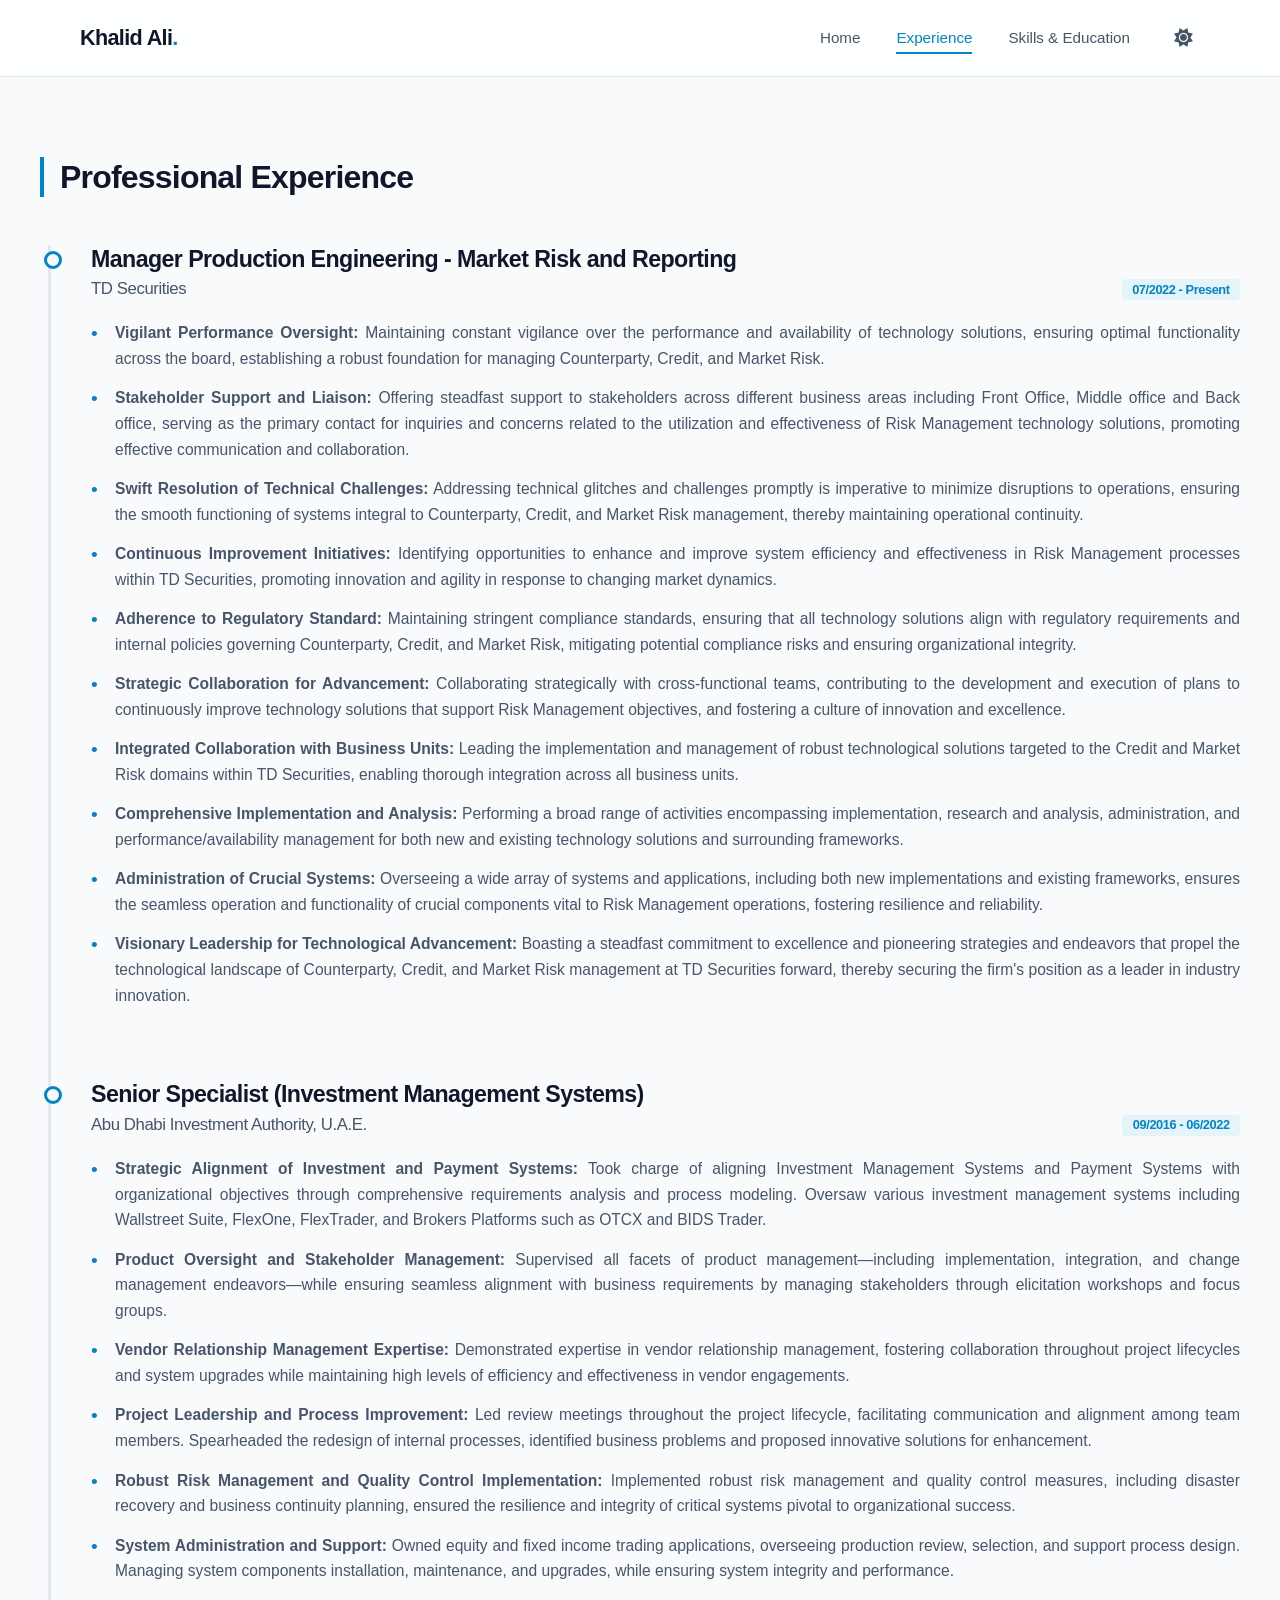
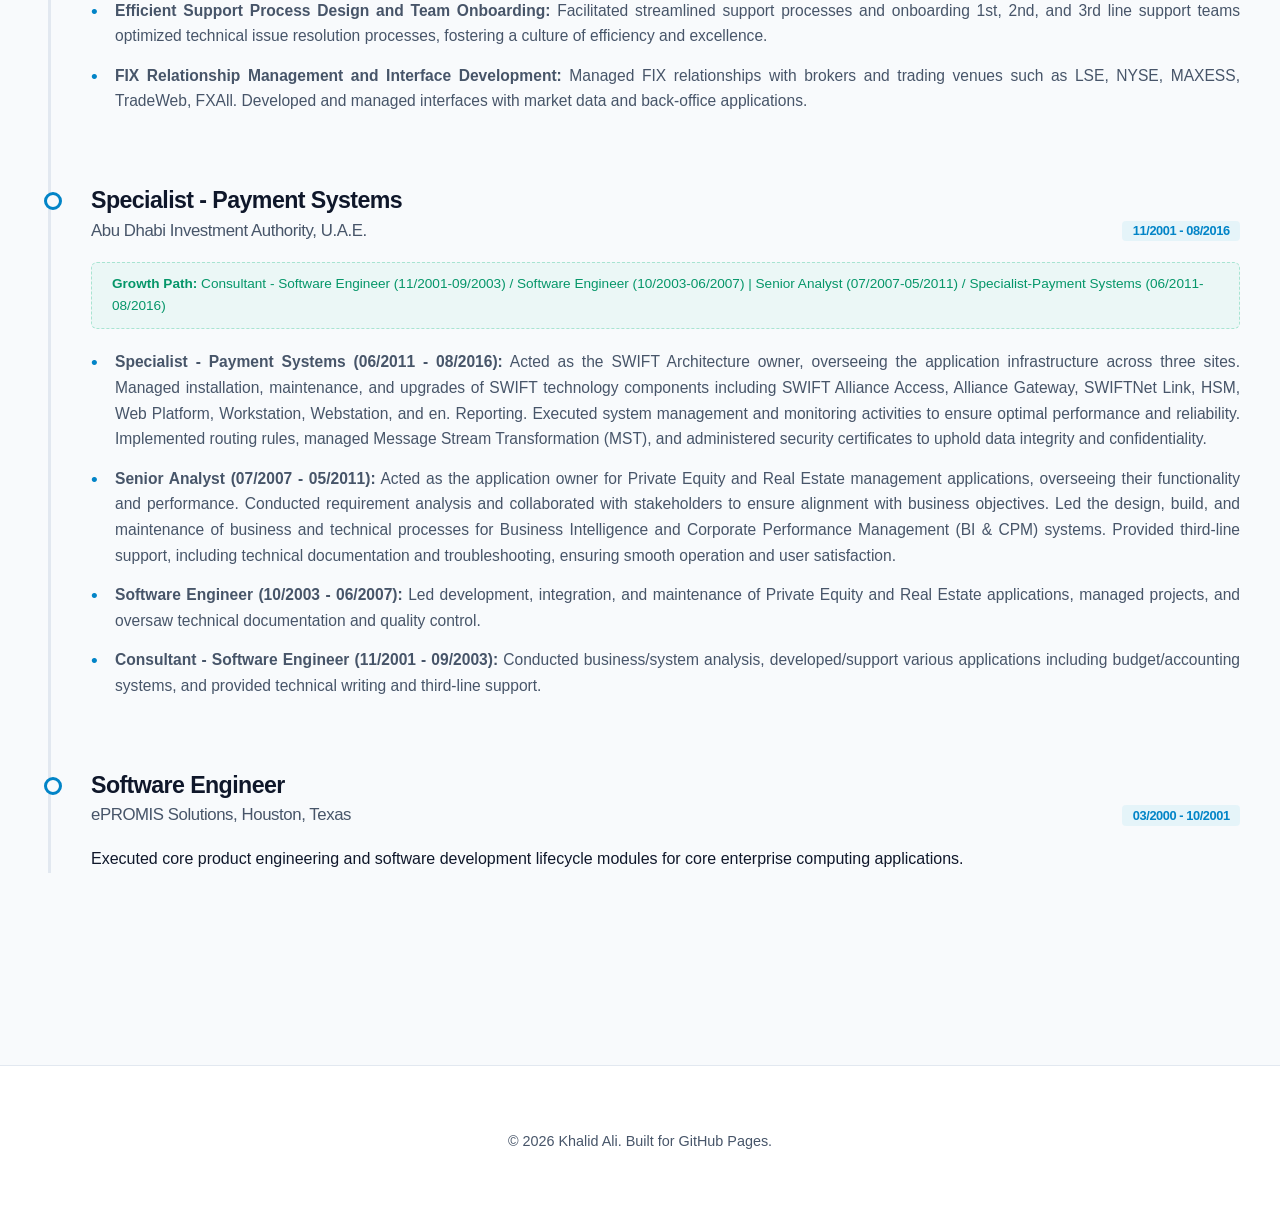
==== experience.html @ 66db3c26 "uploaded initial files for website" ====
<!DOCTYPE html>
<html lang="en">
<head>
    <meta charset="UTF-8">
    <meta name="viewport" content="width=device-width, initial-scale=1.0">
    <title>Experience | Khalid Ali</title>
    <link rel="stylesheet" href="style.css">
    <link rel="stylesheet" href="https://cdnjs.cloudflare.com/ajax/libs/font-awesome/6.4.0/css/all.min.css">
</head>
<body>

    <nav class="navbar">
        <div class="nav-container">
            <a href="index.html" class="logo">Khalid Ali<span class="accent">.</span></a>
            <ul class="nav-links">
                <li><a href="index.html">Home</a></li>
                <li><a href="experience.html" class="active">Experience</a></li>
                <li><a href="projects.html">Skills & Education</a></li>
                <li><button id="theme-toggle" class="theme-btn" aria-label="Toggle theme"><i class="fa-solid fa-moon"></i></button></li>
            </ul>
        </div>
    </nav>

    <main class="container page-content">
        <h2 class="section-title">Professional Experience</h2>

        <div class="timeline">
            
            <!-- TD Securities -->
            <div class="timeline-item">
                <div class="timeline-header">
                    <h3>Manager Production Engineering - Market Risk and Reporting</h3>
                    <h4>TD Securities <span class="date">07/2022 - Present</span></h4>
                </div>
                <div class="timeline-body">
                    <ul>
                        <li><strong>Vigilant Performance Oversight:</strong> Maintaining constant vigilance over the performance and availability of technology solutions, ensuring optimal functionality across the board, establishing a robust foundation for managing Counterparty, Credit, and Market Risk.</li>
                        <li><strong>Stakeholder Support and Liaison:</strong> Offering steadfast support to stakeholders across different business areas including Front Office, Middle office and Back office, serving as the primary contact for inquiries and concerns related to the utilization and effectiveness of Risk Management technology solutions, promoting effective communication and collaboration.</li>
                        <li><strong>Swift Resolution of Technical Challenges:</strong> Addressing technical glitches and challenges promptly is imperative to minimize disruptions to operations, ensuring the smooth functioning of systems integral to Counterparty, Credit, and Market Risk management, thereby maintaining operational continuity.</li>
                        <li><strong>Continuous Improvement Initiatives:</strong> Identifying opportunities to enhance and improve system efficiency and effectiveness in Risk Management processes within TD Securities, promoting innovation and agility in response to changing market dynamics.</li>
                        <li><strong>Adherence to Regulatory Standard:</strong> Maintaining stringent compliance standards, ensuring that all technology solutions align with regulatory requirements and internal policies governing Counterparty, Credit, and Market Risk, mitigating potential compliance risks and ensuring organizational integrity.</li>
                        <li><strong>Strategic Collaboration for Advancement:</strong> Collaborating strategically with cross-functional teams, contributing to the development and execution of plans to continuously improve technology solutions that support Risk Management objectives, and fostering a culture of innovation and excellence.</li>
                        <li><strong>Integrated Collaboration with Business Units:</strong> Leading the implementation and management of robust technological solutions targeted to the Credit and Market Risk domains within TD Securities, enabling thorough integration across all business units.</li>
                        <li><strong>Comprehensive Implementation and Analysis:</strong> Performing a broad range of activities encompassing implementation, research and analysis, administration, and performance/availability management for both new and existing technology solutions and surrounding frameworks.</li>
                        <li><strong>Administration of Crucial Systems:</strong> Overseeing a wide array of systems and applications, including both new implementations and existing frameworks, ensures the seamless operation and functionality of crucial components vital to Risk Management operations, fostering resilience and reliability.</li>
                        <li><strong>Visionary Leadership for Technological Advancement:</strong> Boasting a steadfast commitment to excellence and pioneering strategies and endeavors that propel the technological landscape of Counterparty, Credit, and Market Risk management at TD Securities forward, thereby securing the firm's position as a leader in industry innovation.</li>
                    </ul>
                </div>
            </div>

            <!-- ADIA Role 1 -->
            <div class="timeline-item">
                <div class="timeline-header">
                    <h3>Senior Specialist (Investment Management Systems)</h3>
                    <h4>Abu Dhabi Investment Authority, U.A.E. <span class="date">09/2016 - 06/2022</span></h4>
                </div>
                <div class="timeline-body">
                    <ul>
                        <li><strong>Strategic Alignment of Investment and Payment Systems:</strong> Took charge of aligning Investment Management Systems and Payment Systems with organizational objectives through comprehensive requirements analysis and process modeling. Oversaw various investment management systems including Wallstreet Suite, FlexOne, FlexTrader, and Brokers Platforms such as OTCX and BIDS Trader.</li>
                        <li><strong>Product Oversight and Stakeholder Management:</strong> Supervised all facets of product management—including implementation, integration, and change management endeavors—while ensuring seamless alignment with business requirements by managing stakeholders through elicitation workshops and focus groups.</li>
                        <li><strong>Vendor Relationship Management Expertise:</strong> Demonstrated expertise in vendor relationship management, fostering collaboration throughout project lifecycles and system upgrades while maintaining high levels of efficiency and effectiveness in vendor engagements.</li>
                        <li><strong>Project Leadership and Process Improvement:</strong> Led review meetings throughout the project lifecycle, facilitating communication and alignment among team members. Spearheaded the redesign of internal processes, identified business problems and proposed innovative solutions for enhancement.</li>
                        <li><strong>Robust Risk Management and Quality Control Implementation:</strong> Implemented robust risk management and quality control measures, including disaster recovery and business continuity planning, ensured the resilience and integrity of critical systems pivotal to organizational success.</li>
                        <li><strong>System Administration and Support:</strong> Owned equity and fixed income trading applications, overseeing production review, selection, and support process design. Managing system components installation, maintenance, and upgrades, while ensuring system integrity and performance.</li>
                        <li><strong>Efficient Support Process Design and Team Onboarding:</strong> Facilitated streamlined support processes and onboarding 1st, 2nd, and 3rd line support teams optimized technical issue resolution processes, fostering a culture of efficiency and excellence.</li>
                        <li><strong>FIX Relationship Management and Interface Development:</strong> Managed FIX relationships with brokers and trading venues such as LSE, NYSE, MAXESS, TradeWeb, FXAll. Developed and managed interfaces with market data and back-office applications.</li>
                    </ul>
                </div>
            </div>

            <!-- ADIA Role 2 -->
            <div class="timeline-item">
                <div class="timeline-header">
                    <h3>Specialist - Payment Systems</h3>
                    <h4>Abu Dhabi Investment Authority, U.A.E. <span class="date">11/2001 - 08/2016</span></h4>
                </div>
                <div class="timeline-body">
                    <p class="growth-note"><strong>Growth Path:</strong> Consultant - Software Engineer (11/2001-09/2003) / Software Engineer (10/2003-06/2007) | Senior Analyst (07/2007-05/2011) / Specialist-Payment Systems (06/2011-08/2016)</p>
                    <ul>
                        <li><strong>Specialist - Payment Systems (06/2011 - 08/2016):</strong> Acted as the SWIFT Architecture owner, overseeing the application infrastructure across three sites. Managed installation, maintenance, and upgrades of SWIFT technology components including SWIFT Alliance Access, Alliance Gateway, SWIFTNet Link, HSM, Web Platform, Workstation, Webstation, and en. Reporting. Executed system management and monitoring activities to ensure optimal performance and reliability. Implemented routing rules, managed Message Stream Transformation (MST), and administered security certificates to uphold data integrity and confidentiality.</li>
                        <li><strong>Senior Analyst (07/2007 - 05/2011):</strong> Acted as the application owner for Private Equity and Real Estate management applications, overseeing their functionality and performance. Conducted requirement analysis and collaborated with stakeholders to ensure alignment with business objectives. Led the design, build, and maintenance of business and technical processes for Business Intelligence and Corporate Performance Management (BI & CPM) systems. Provided third-line support, including technical documentation and troubleshooting, ensuring smooth operation and user satisfaction.</li>
                        <li><strong>Software Engineer (10/2003 - 06/2007):</strong> Led development, integration, and maintenance of Private Equity and Real Estate applications, managed projects, and oversaw technical documentation and quality control.</li>
                        <li><strong>Consultant - Software Engineer (11/2001 - 09/2003):</strong> Conducted business/system analysis, developed/support various applications including budget/accounting systems, and provided technical writing and third-line support.</li>
                    </ul>
                </div>
            </div>

            <!-- ePROMIS -->
            <div class="timeline-item">
                <div class="timeline-header">
                    <h3>Software Engineer</h3>
                    <h4>ePROMIS Solutions, Houston, Texas <span class="date">03/2000 - 10/2001</span></h4>
                </div>
                <div class="timeline-body">
                    <p style="color: var(--text-muted);">Executed core product engineering and software development lifecycle modules for core enterprise computing applications.</p>
                </div>
            </div>

        </div>
    </main>

    <footer>
        <p>&copy; 2026 Khalid Ali. Built for GitHub Pages.</p>
    </footer>

    <script src="script.js"></script>
</body>
</html>
---- style.css ----
/* ==========================================================================
   1. DESIGN SYSTEM VARIABLES & THEME TOKENS
   ========================================================================== */
:root {
    /* --- Dark Theme (Default Executive) --- */
    --bg-base: #0b1329;           /* Deep institutional navy */
    --bg-surface: #1c2541;        /* Crisp surface cards */
    --bg-surface-hover: #222e50;  /* Subtle interactive elevation */
    
    --brand-primary: #00b4d8;     /* Modern high-tech cyan */
    --brand-secondary: #0077b6;   /* Deep finance blue accent */
    --brand-success: #10b981;     /* Compliant risk green */
    
    --text-primary: #f1f5f9;      /* High contrast slate white */
    --text-secondary: #94a3b8;    /* Muted dashboard grey */
    --text-contrast: #ffffff;
    
    --border-color: #334155;      /* Clean analytical grid borders */
    --shadow-sm: 0 2px 8px rgba(0, 0, 0, 0.4);
    --shadow-md: 0 8px 30px rgba(0, 0, 0, 0.5);
    
    --font-sans: 'Inter', -apple-system, BlinkMacSystemFont, "Segoe UI", Roboto, Helvetica, Arial, sans-serif;
    --transition-smooth: all 0.3s cubic-bezier(0.4, 0, 0.2, 1);
}

/* --- Light Theme Overrides --- */
body.light-mode {
    --bg-base: #f8fafc;           /* Clean banking back-office background */
    --bg-surface: #ffffff;        /* Crisp white sheets */
    --bg-surface-hover: #f1f5f9;
    
    --brand-primary: #0284c7;     /* High-visibility ocean blue */
    --brand-secondary: #0369a1;
    --brand-success: #059669;
    
    --text-primary: #0f172a;      /* Deep obsidian reading ink */
    --text-secondary: #475569;    /* Muted professional grey */
    --text-contrast: #0f172a;
    
    --border-color: #e2e8f0;      /* Minimalist documentation dividers */
    --shadow-sm: 0 2px 8px rgba(15, 23, 42, 0.05);
    --shadow-md: 0 10px 40px rgba(15, 23, 42, 0.08);
}

/* ==========================================================================
   2. CORE ARCHITECTURE & RESET
   ========================================================================== */
* {
    margin: 0;
    padding: 0;
    box-sizing: border-box;
}

html {
    scroll-behavior: smooth;
    font-size: 16px;
}

body {
    background-color: var(--bg-base);
    color: var(--text-primary);
    font-family: var(--font-sans);
    line-height: 1.65;
    -webkit-font-smoothing: antialiased;
    transition: background-color 0.4s ease, color 0.4s ease;
    padding-bottom: 0;
}

.container {
    max-width: 1200px;
    margin: 0 auto;
    padding: 0 2.5rem;
}

/* Typography Enhancements */
h1, h2, h3, h4 {
    font-weight: 700;
    letter-spacing: -0.025em;
    line-height: 1.25;
    color: var(--text-contrast);
}

a {
    color: var(--brand-primary);
    text-decoration: none;
    transition: var(--transition-smooth);
}

a:hover {
    color: var(--brand-secondary);
}

/* ==========================================================================
   3. NAVIGATION FRAMEWORK
   ========================================================================== */
.navbar {
    background-color: rgba(28, 37, 65, 0.85);
    backdrop-filter: blur(12px);
    -webkit-backdrop-filter: blur(12px);
    border-bottom: 1px solid var(--border-color);
    position: sticky;
    top: 0;
    z-index: 1000;
    transition: var(--transition-smooth);
}

body.light-mode .navbar {
    background-color: rgba(255, 255, 255, 0.85);
}

.nav-container {
    display: flex;
    justify-content: space-between;
    align-items: center;
    max-width: 1200px;
    margin: 0 auto;
    padding: 1.25rem 2.5rem;
}

.logo {
    font-size: 1.35rem;
    font-weight: 800;
    color: var(--text-primary);
    letter-spacing: -0.03em;
}

.logo .accent {
    color: var(--brand-primary);
}

.nav-links {
    list-style: none;
    display: flex;
    align-items: center;
    gap: 2.25rem;
}

.nav-links a {
    color: var(--text-secondary);
    font-weight: 500;
    font-size: 0.95rem;
    padding: 0.5rem 0;
    position: relative;
}

.nav-links a:hover, 
.nav-links a.active {
    color: var(--brand-primary);
}

/* Premium underline indicator animation */
.nav-links a::after {
    content: '';
    position: absolute;
    bottom: 0;
    left: 0;
    width: 0;
    height: 2px;
    background-color: var(--brand-primary);
    transition: var(--transition-smooth);
}

.nav-links a:hover::after,
.nav-links a.active::after {
    width: 100%;
}

/* Universal Button Bases */
.theme-btn, .download-btn {
    cursor: pointer;
    display: inline-flex;
    align-items: center;
    justify-content: center;
    transition: var(--transition-smooth);
}

.theme-btn {
    background: none;
    border: none;
    color: var(--text-secondary);
    font-size: 1.15rem;
    padding: 0.5rem;
    border-radius: 50%;
}

.theme-btn:hover {
    color: var(--brand-primary);
    background-color: var(--border-color);
    transform: rotate(15deg);
}

.download-btn {
    background-image: linear-gradient(135deg, var(--brand-primary), var(--brand-secondary));
    color: #ffffff !important;
    border: none;
    padding: 0.6rem 1.25rem;
    border-radius: 6px;
    font-weight: 600;
    font-size: 0.875rem;
    gap: 0.5rem;
    box-shadow: var(--shadow-sm);
}

.download-btn:hover {
    transform: translateY(-2px);
    box-shadow: 0 4px 12px rgba(0, 180, 216, 0.3);
    filter: brightness(1.1);
}

/* ==========================================================================
   4. HERO SECTIONS & LAYOUT MODULES
   ========================================================================== */
.hero {
    padding: 7rem 0 5rem 0;
    border-bottom: 1px solid var(--border-color);
}

.hero-subtitle {
    color: var(--brand-primary);
    text-transform: uppercase;
    font-weight: 700;
    letter-spacing: 0.1em;
    font-size: 0.85rem;
    margin-bottom: 0.75rem;
}

.hero h1 {
    font-size: 3.25rem;
    font-weight: 800;
    letter-spacing: -0.04em;
    line-height: 1.15;
    margin-bottom: 1.75rem;
    max-width: 900px;
}

.badges {
    display: flex;
    gap: 0.65rem;
    flex-wrap: wrap;
    margin-bottom: 2rem;
}

.badge {
    background-color: rgba(0, 180, 216, 0.08);
    color: var(--brand-primary);
    border: 1px solid rgba(0, 180, 216, 0.2);
    padding: 0.35rem 0.85rem;
    border-radius: 4px;
    font-size: 0.775rem;
    font-weight: 700;
    letter-spacing: 0.05em;
}

.hero-bio {
    font-size: 1.15rem;
    color: var(--text-secondary);
    max-width: 820px;
    margin-bottom: 2.5rem;
}

.contact-info {
    display: flex;
    gap: 2rem;
    flex-wrap: wrap;
    font-size: 0.9rem;
    color: var(--text-secondary);
    background-color: var(--bg-surface);
    padding: 1.25rem 2rem;
    border-radius: 8px;
    border: 1px solid var(--border-color);
    box-shadow: var(--shadow-sm);
}

.contact-info span {
    display: inline-flex;
    align-items: center;
    gap: 0.5rem;
}

.contact-info i {
    color: var(--brand-primary);
}

/* ==========================================================================
   5. CARDS, GRID LAYOUTS, AND LISTS
   ========================================================================== */
.page-content {
    padding: 5rem 0;
}

.section-title {
    font-size: 2rem;
    font-weight: 800;
    margin-bottom: 3rem;
    display: inline-block;
    border-left: 4px solid var(--brand-primary);
    padding-left: 1rem;
}

.grid-2 {
    display: grid;
    grid-template-columns: repeat(auto-fit, minmax(480px, 1fr));
    gap: 2.5rem;
}

.grid-3 {
    display: grid;
    grid-template-columns: repeat(auto-fit, minmax(320px, 1fr));
    gap: 2rem;
}

.card {
    background-color: var(--bg-surface);
    border: 1px solid var(--border-color);
    padding: 2.5rem;
    border-radius: 10px;
    box-shadow: var(--shadow-sm);
    transition: var(--transition-smooth);
}

.card:hover {
    transform: translateY(-4px);
    border-color: rgba(0, 180, 216, 0.4);
    box-shadow: var(--shadow-md);
    background-color: var(--bg-surface-hover);
}

.card-icon {
    font-size: 2.25rem;
    color: var(--brand-primary);
    margin-bottom: 1.25rem;
}

.card h3 {
    font-size: 1.35rem;
    margin-bottom: 1rem;
}

.card p {
    color: var(--text-secondary);
    font-size: 0.975rem;
}

/* Specialized Info Framework Blocks */
.skills-category {
    background-color: var(--bg-surface);
    border: 1px solid var(--border-color);
    padding: 2.5rem;
    border-radius: 10px;
    box-shadow: var(--shadow-sm);
}

.skills-category h3 {
    font-size: 1.25rem;
    border-bottom: 2px solid var(--border-color);
    padding-bottom: 1rem;
    margin-bottom: 1.5rem;
    display: flex;
    align-items: center;
    gap: 0.75rem;
}

.skills-category h3 i {
    color: var(--brand-primary);
}

.styled-list {
    list-style: none;
}

.styled-list li {
    margin-bottom: 1rem;
    color: var(--text-secondary);
    font-size: 0.95rem;
}

.styled-list li strong {
    color: var(--text-contrast);
}

/* ==========================================================================
   6. EXPERT CHRONOLOGICAL TIMELINE
   ========================================================================== */
.timeline {
    border-left: 3px solid var(--border-color);
    padding-left: 2.5rem;
    position: relative;
    margin-left: 0.5rem;
}

.timeline-item {
    margin-bottom: 4.5rem;
    position: relative;
}

.timeline-item:last-child {
    margin-bottom: 1rem;
}

/* Custom indicator structural node */
.timeline-item::before {
    content: '';
    position: absolute;
    left: calc(-2.5rem - 7px);
    top: 6px;
    width: 12px;
    height: 12px;
    border-radius: 50%;
    background-color: var(--bg-base);
    border: 3px solid var(--brand-primary);
    transition: var(--transition-smooth);
    z-index: 2;
}

.timeline-item:hover::before {
    background-color: var(--brand-primary);
    transform: scale(1.3);
}

.timeline-header {
    margin-bottom: 1.25rem;
}

.timeline-header h3 {
    font-size: 1.45rem;
    margin-bottom: 0.35rem;
}

.timeline-header h4 {
    color: var(--text-secondary);
    font-weight: 500;
    font-size: 1.05rem;
}

.date {
    display: inline-block;
    background-color: rgba(0, 180, 216, 0.08);
    color: var(--brand-primary);
    padding: 0.15rem 0.65rem;
    border-radius: 4px;
    font-size: 0.8rem;
    font-weight: 700;
    margin-top: 0.25rem;
}

/* For wider displays, let date align beautifully right */
@media (min-width: 769px) {
    .date {
        float: right;
        margin-top: 0;
    }
}

.growth-note {
    background-color: rgba(16, 185, 129, 0.05);
    border: 1px dashed rgba(16, 185, 129, 0.3);
    color: var(--brand-success);
    padding: 0.65rem 1.25rem;
    display: inline-block;
    border-radius: 6px;
    font-size: 0.85rem;
    font-weight: 500;
    margin-bottom: 1.25rem;
    width: 100%;
}

.timeline-body ul {
    list-style: none;
}

.timeline-body li {
    margin-bottom: 0.85rem;
    color: var(--text-secondary);
    font-size: 0.975rem;
    position: relative;
    padding-left: 1.5rem;
    text-align: justify;
}

.timeline-body li::before {
    content: "•";
    color: var(--brand-primary);
    position: absolute;
    left: 0;
    font-size: 1.2rem;
    top: -2px;
}

/* ==========================================================================
   7. CREDENTIALS & ACADEMIC STRUCTURAL BLOCKS
   ========================================================================== */
.credential-list {
    list-style: none;
}

.credential-list li {
    background-color: var(--bg-surface);
    border: 1px solid var(--border-color);
    padding: 1rem 1.5rem;
    border-radius: 8px;
    margin-bottom: 1rem;
    display: flex;
    align-items: center;
    gap: 1rem;
    font-size: 0.95rem;
    font-weight: 500;
}

.credential-list i {
    color: var(--brand-primary);
    font-size: 1.25rem;
}

.edu-card {
    background-color: var(--bg-surface);
    border: 1px solid var(--border-color);
    padding: 1.75rem 2rem;
    border-radius: 8px;
    margin-bottom: 1.25rem;
}

.edu-card h4 {
    font-size: 1.15rem;
    margin-bottom: 0.25rem;
}

.edu-institution {
    color: var(--text-secondary);
    font-size: 0.95rem;
}

.divider {
    border: none;
    border-top: 1px solid var(--border-color);
    margin: 5rem 0;
}

/* ==========================================================================
   8. FOOTER & GLOBAL PRINT BLUEPRINT CONTROL
   ========================================================================== */
footer {
    text-align: center;
    padding: 4rem 0;
    color: var(--text-secondary);
    font-size: 0.9rem;
    border-top: 1px solid var(--border-color);
    margin-top: 6rem;
    background-color: var(--bg-surface);
}

/* ==========================================================================
   9. MEDIA QUERIES & BREAKPOINTS
   ========================================================================== */
@media (max-width: 992px) {
    .grid-2 {
        grid-template-columns: 1fr;
        gap: 2rem;
    }
}

@media (max-width: 768px) {
    html {
        font-size: 15px;
    }
    
    .nav-container {
        flex-direction: column;
        gap: 1.25rem;
        padding: 1rem;
    }
    
    .nav-links {
        gap: 1.25rem;
        flex-wrap: wrap;
        justify-content: center;
    }
    
    .hero {
        padding: 4rem 0 3rem 0;
    }
    
    .hero h1 {
        font-size: 2.25rem;
    }
    
    .timeline {
        padding-left: 1.75rem;
    }
    
    .timeline-item::before {
        left: calc(-1.75rem - 7px);
    }
}

/* ==========================================================================
   HIGH-PRECISION PDF CANVAS ARCHITECTURE (ULTRA-TIGHT REBOOT)
   ========================================================================== */

/* Outer hidden canvas wrapper */
#cv-pdf-template {
    display: none;
    margin: 0 !important;
    padding: 0 !important;
    background: #ffffff !important;
    width: 816px !important;
}

/* Strict page configuration restricting content overflow */
#cv-pdf-template .pdf-page {
    width: 816px !important;
    height: 1056px !important;
    max-height: 1056px !important;
    box-sizing: border-box !important;
    padding: 25px 35px !important; /* Reduced padding to maximize workspace */
    margin: 0 !important;
    overflow: hidden !important; 
    position: relative !important;
    background-color: #ffffff !important;
    color: #0f172a !important;
}

/* Tightening tables to remove ghost element margins */
#cv-pdf-template table {
    width: 100% !important;
    border-collapse: collapse !important;
    margin: 0 !important;
    padding: 0 !important;
}

/* PDF Typography Optimization to guarantee 2-page fit */
#cv-pdf-template h1 { font-size: 2.1rem !important; }
#cv-pdf-template p, 
#cv-pdf-template td { font-size: 0.8rem !important; line-height: 1.35 !important; }
#cv-pdf-template ul { margin-top: 2px !important; margin-bottom: 2px !important; }
#cv-pdf-template li { font-size: 0.78rem !important; line-height: 1.35 !important; margin-bottom: 4px !important; }
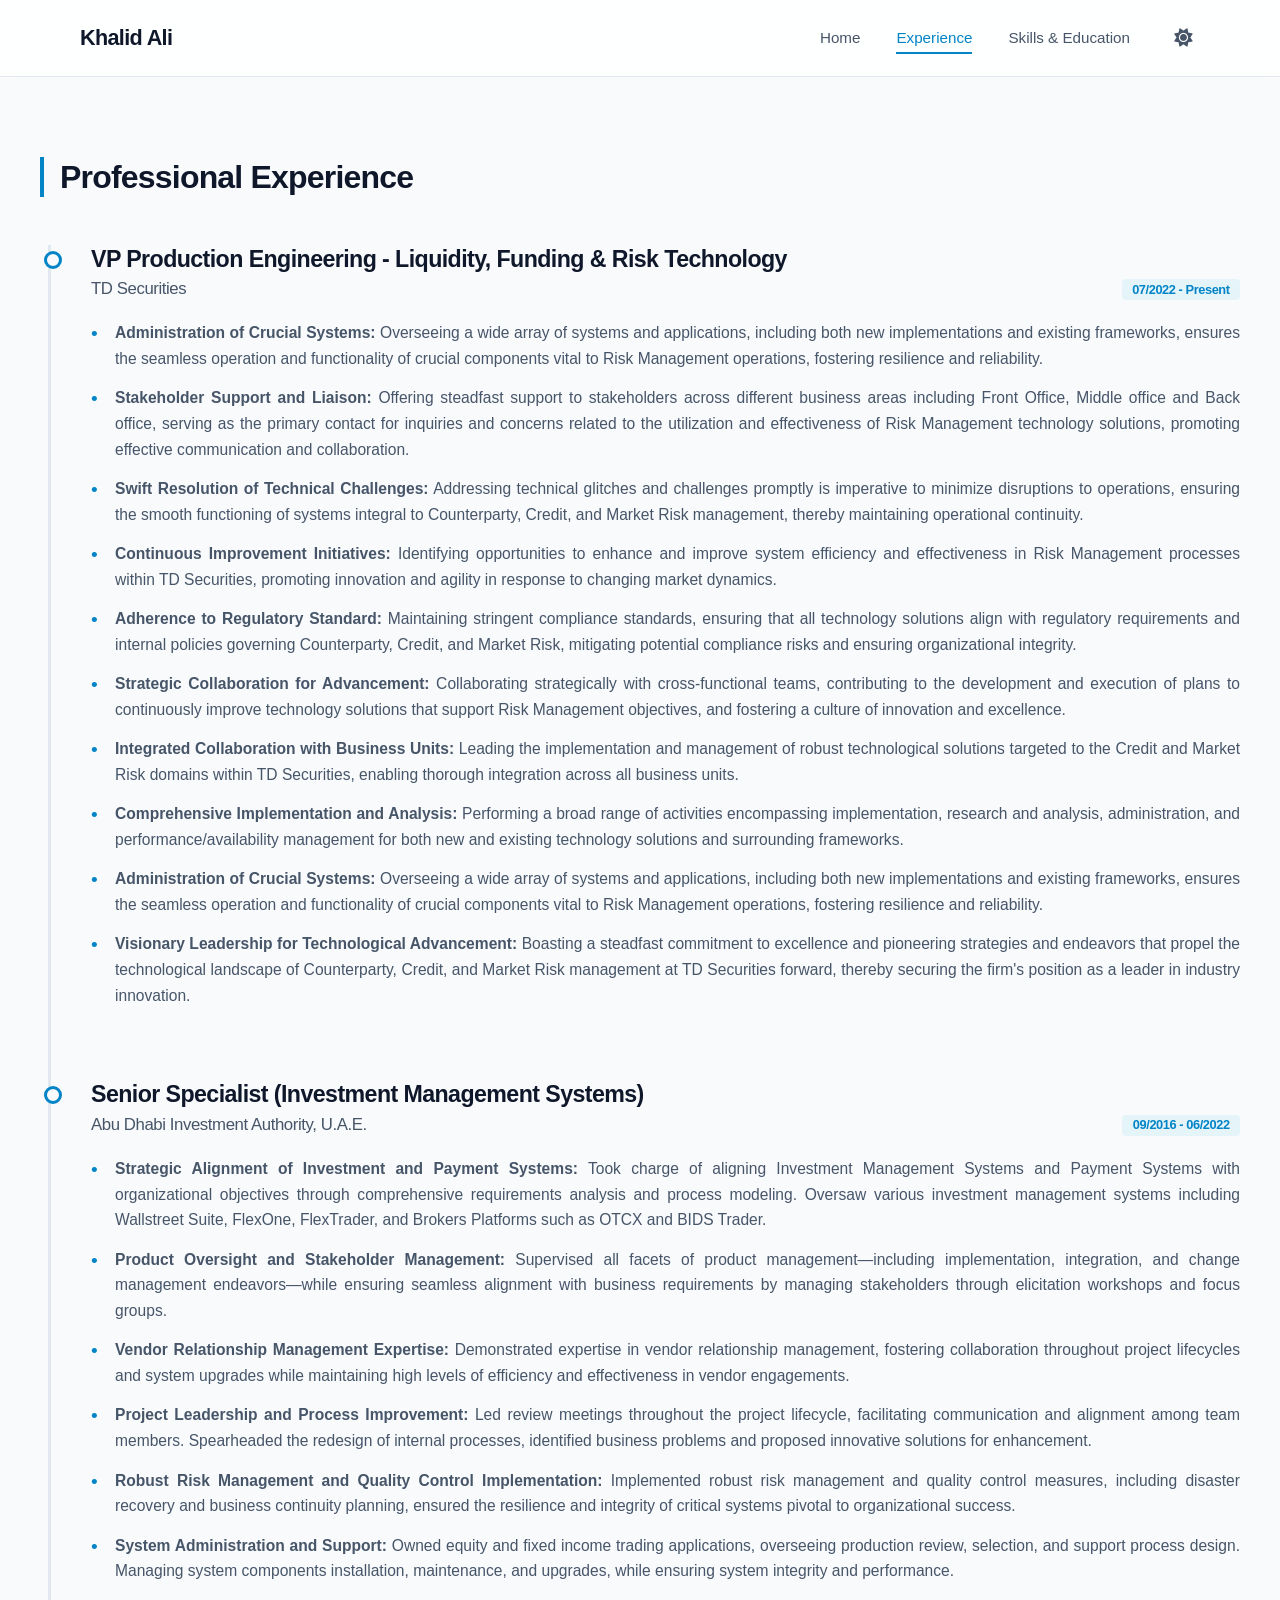
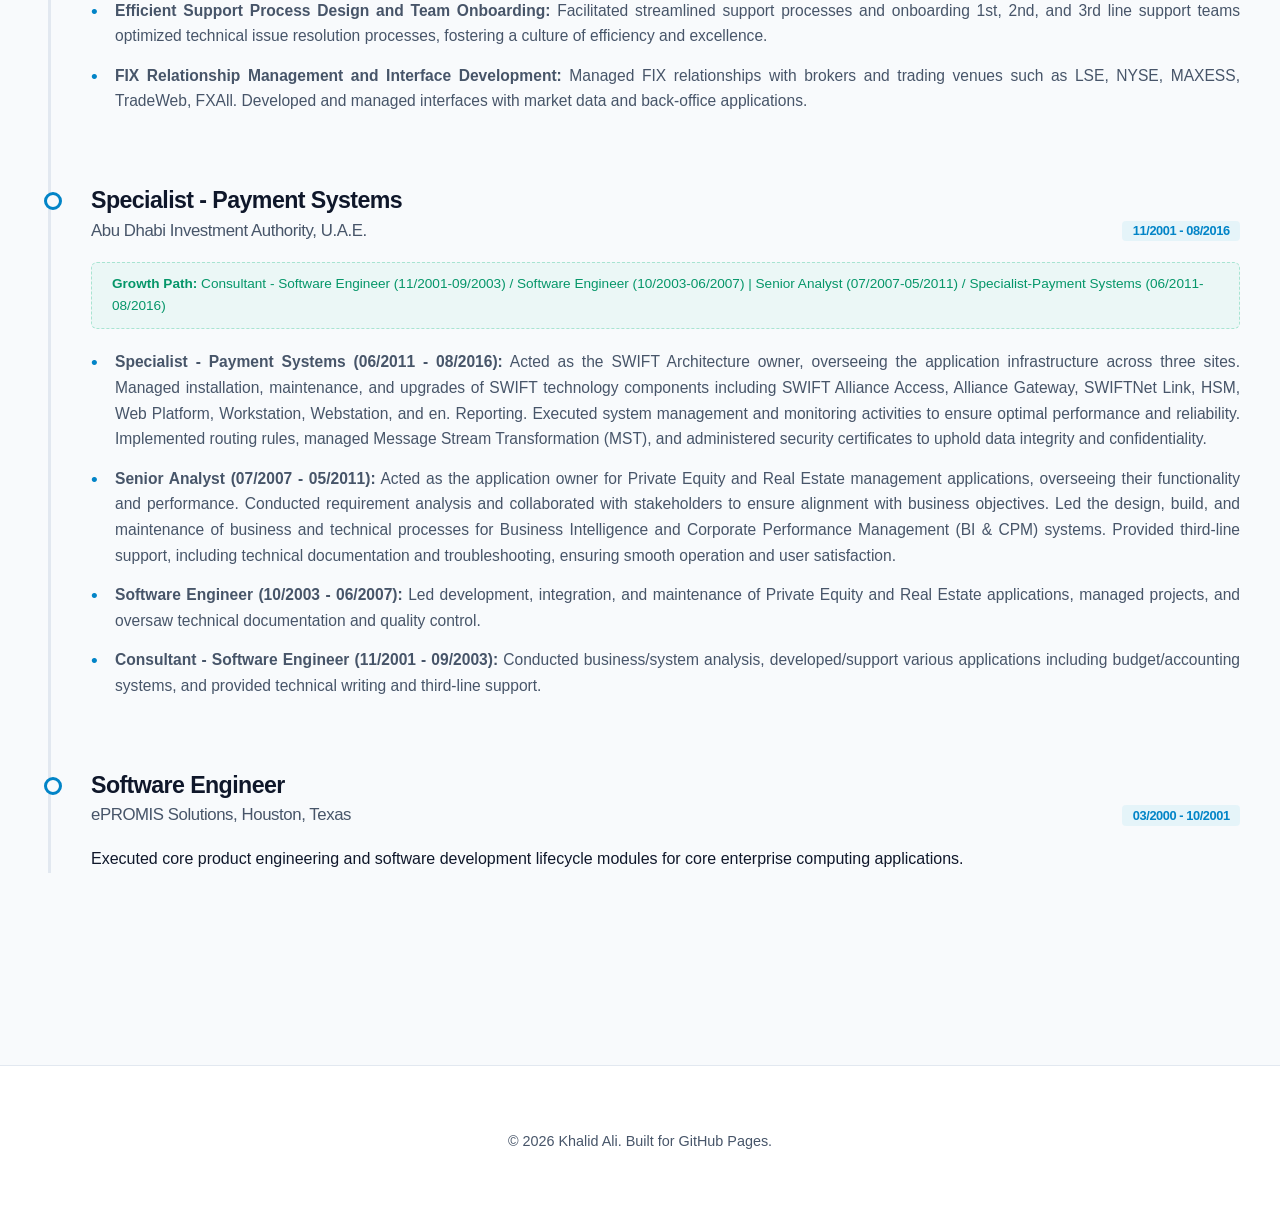
==== commit 8199f1db: "some changes" ====
--- a/experience.html
+++ b/experience.html
@@ -11,7 +11,7 @@
 
     <nav class="navbar">
         <div class="nav-container">
-            <a href="index.html" class="logo">Khalid Ali<span class="accent">.</span></a>
+            <a href="index.html" class="logo">Khalid Ali<span class="accent"></span></a>
             <ul class="nav-links">
                 <li><a href="index.html">Home</a></li>
                 <li><a href="experience.html" class="active">Experience</a></li>
@@ -29,12 +29,12 @@
             <!-- TD Securities -->
             <div class="timeline-item">
                 <div class="timeline-header">
-                    <h3>Manager Production Engineering - Market Risk and Reporting</h3>
+                    <h3>VP Production Engineering - Liquidity, Funding & Risk Technology</h3>
                     <h4>TD Securities <span class="date">07/2022 - Present</span></h4>
                 </div>
                 <div class="timeline-body">
                     <ul>
-                        <li><strong>Vigilant Performance Oversight:</strong> Maintaining constant vigilance over the performance and availability of technology solutions, ensuring optimal functionality across the board, establishing a robust foundation for managing Counterparty, Credit, and Market Risk.</li>
+                        <li><strong>Administration of Crucial Systems:</strong> Overseeing a wide array of systems and applications, including both new implementations and existing frameworks, ensures the seamless operation and functionality of crucial components vital to Risk Management operations, fostering resilience and reliability.</li>
                         <li><strong>Stakeholder Support and Liaison:</strong> Offering steadfast support to stakeholders across different business areas including Front Office, Middle office and Back office, serving as the primary contact for inquiries and concerns related to the utilization and effectiveness of Risk Management technology solutions, promoting effective communication and collaboration.</li>
                         <li><strong>Swift Resolution of Technical Challenges:</strong> Addressing technical glitches and challenges promptly is imperative to minimize disruptions to operations, ensuring the smooth functioning of systems integral to Counterparty, Credit, and Market Risk management, thereby maintaining operational continuity.</li>
                         <li><strong>Continuous Improvement Initiatives:</strong> Identifying opportunities to enhance and improve system efficiency and effectiveness in Risk Management processes within TD Securities, promoting innovation and agility in response to changing market dynamics.</li>
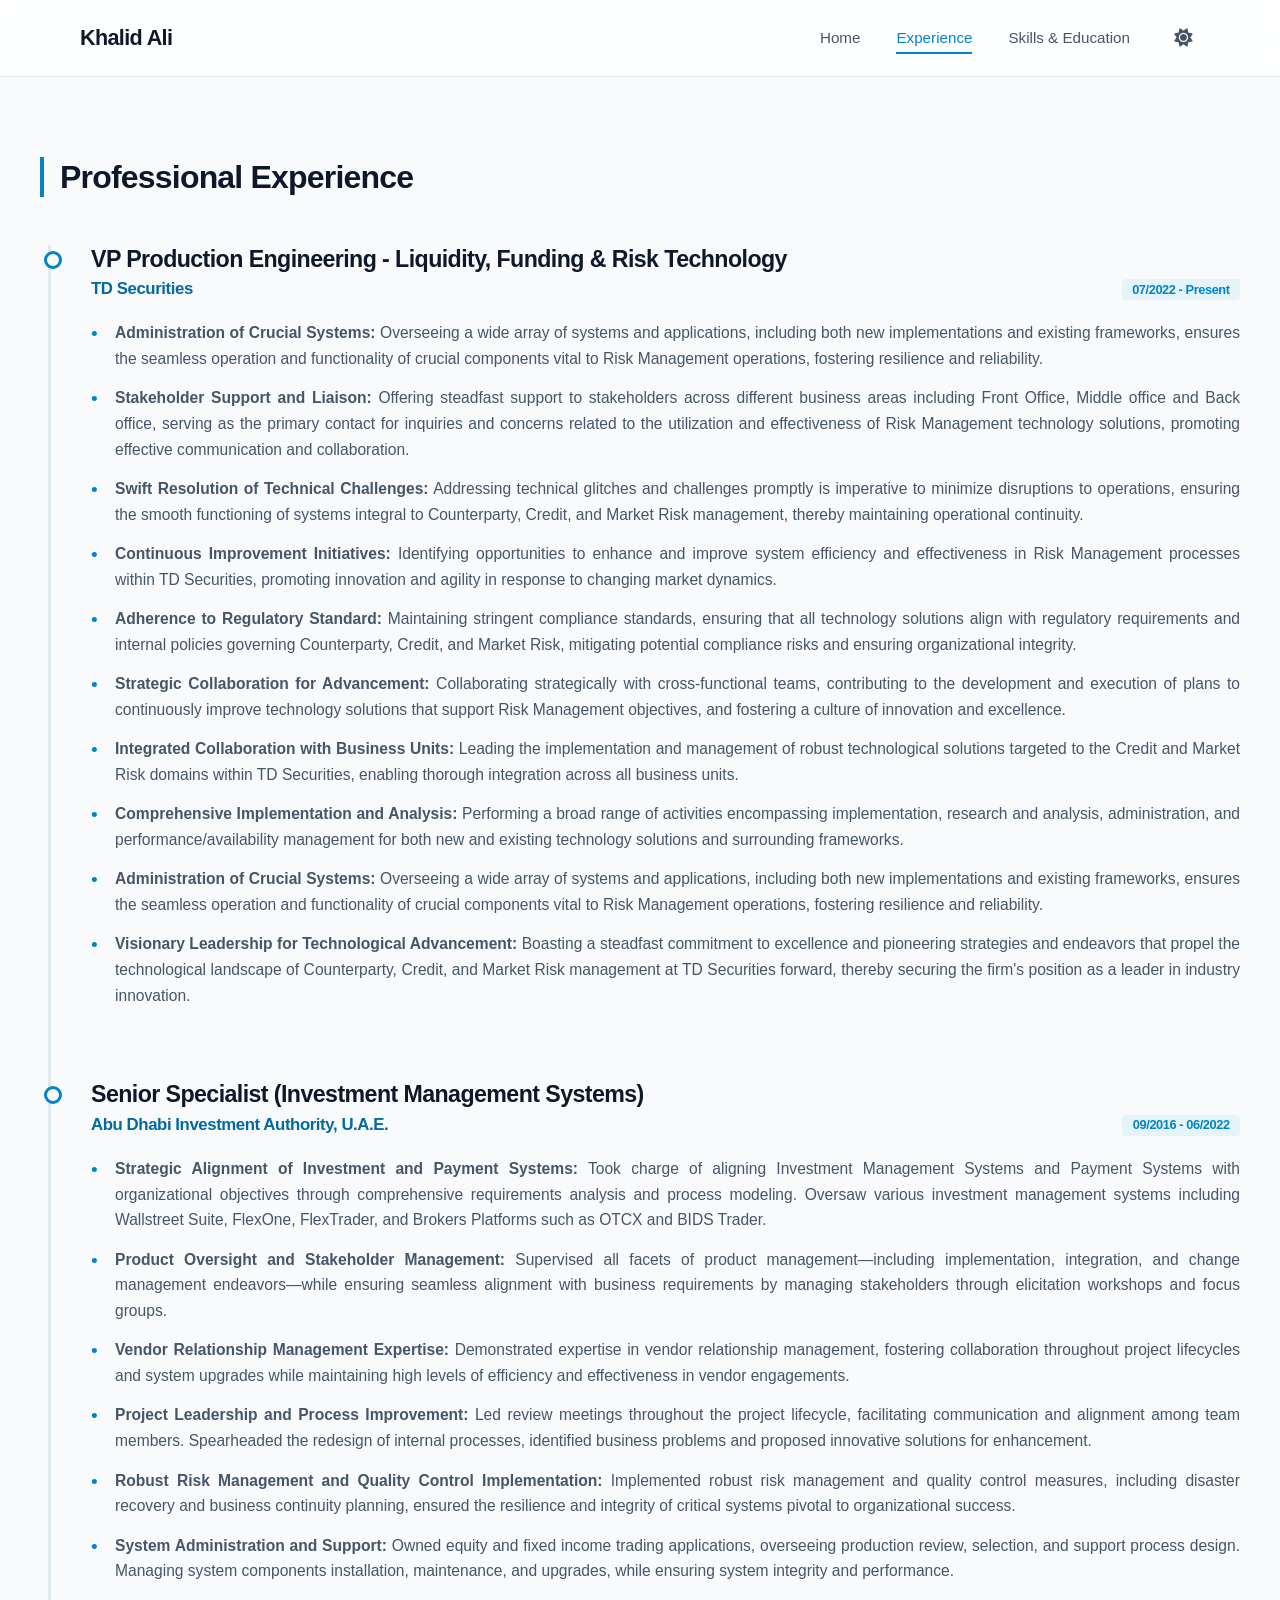
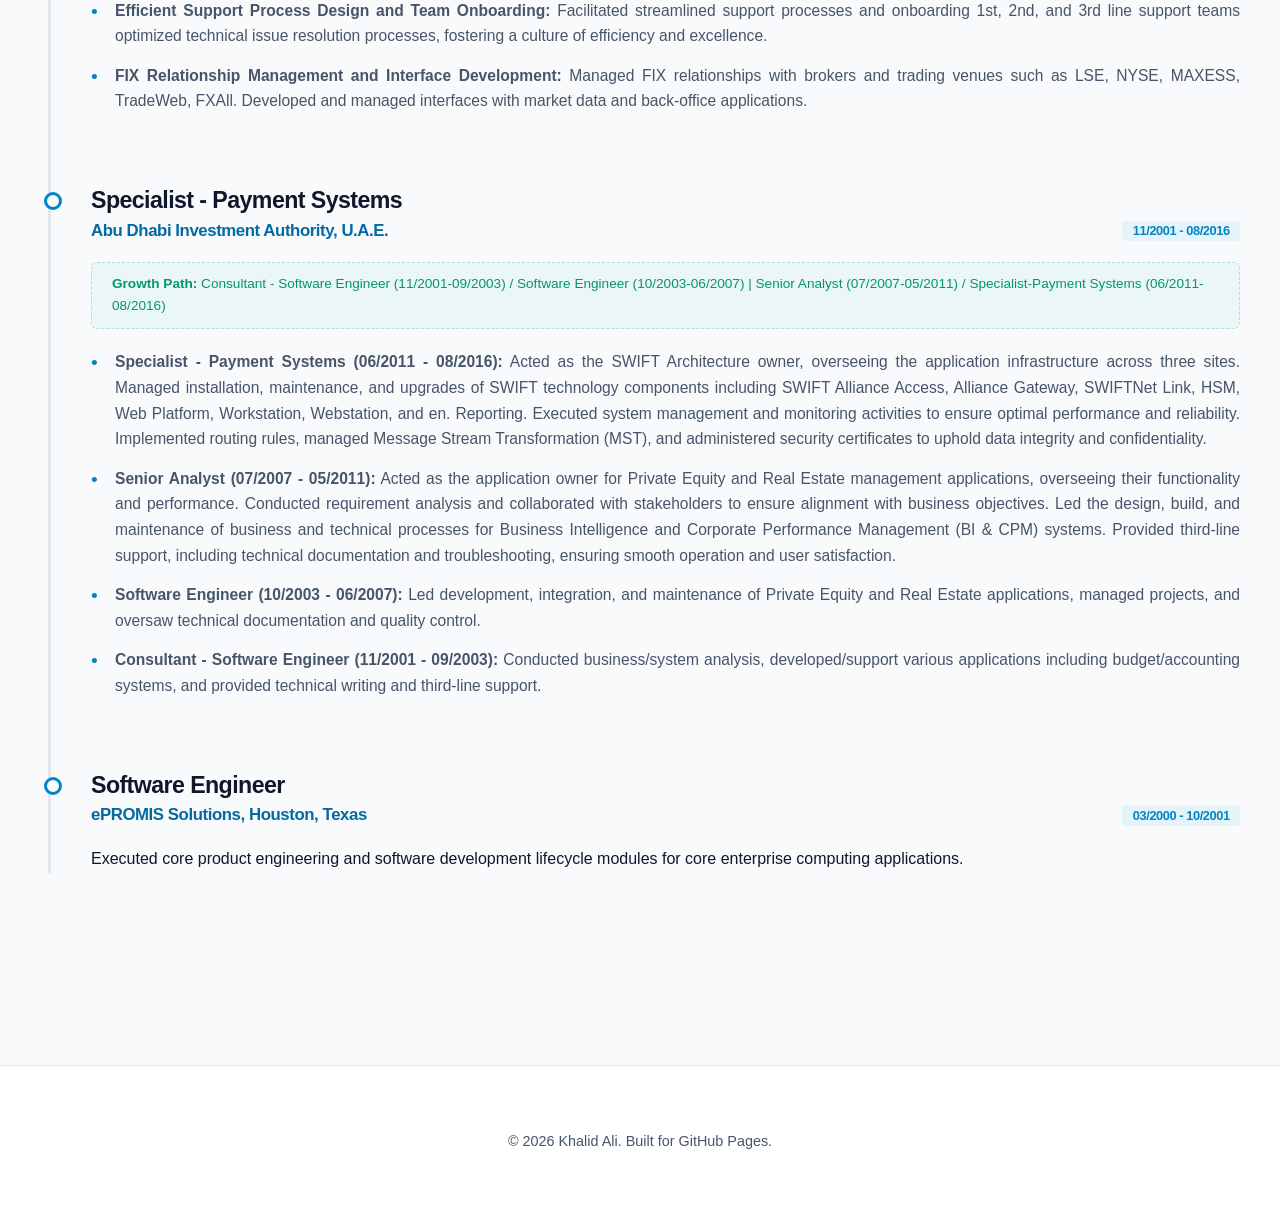
==== commit 01a78c0d: "generated cv from pages" ====
--- a/experience.html
+++ b/experience.html
@@ -30,7 +30,7 @@
             <div class="timeline-item">
                 <div class="timeline-header">
                     <h3>VP Production Engineering - Liquidity, Funding & Risk Technology</h3>
-                    <h4>TD Securities <span class="date">07/2022 - Present</span></h4>
+                    <h4><strong class="employer">TD Securities</strong> <span class="date">07/2022 - Present</span></h4>
                 </div>
                 <div class="timeline-body">
                     <ul>
@@ -52,7 +52,7 @@
             <div class="timeline-item">
                 <div class="timeline-header">
                     <h3>Senior Specialist (Investment Management Systems)</h3>
-                    <h4>Abu Dhabi Investment Authority, U.A.E. <span class="date">09/2016 - 06/2022</span></h4>
+                    <h4><strong class="employer">Abu Dhabi Investment Authority, U.A.E.</strong> <span class="date">09/2016 - 06/2022</span></h4>
                 </div>
                 <div class="timeline-body">
                     <ul>
@@ -72,7 +72,7 @@
             <div class="timeline-item">
                 <div class="timeline-header">
                     <h3>Specialist - Payment Systems</h3>
-                    <h4>Abu Dhabi Investment Authority, U.A.E. <span class="date">11/2001 - 08/2016</span></h4>
+                    <h4><strong class="employer">Abu Dhabi Investment Authority, U.A.E.</strong> <span class="date">11/2001 - 08/2016</span></h4>
                 </div>
                 <div class="timeline-body">
                     <p class="growth-note"><strong>Growth Path:</strong> Consultant - Software Engineer (11/2001-09/2003) / Software Engineer (10/2003-06/2007) | Senior Analyst (07/2007-05/2011) / Specialist-Payment Systems (06/2011-08/2016)</p>
@@ -89,7 +89,7 @@
             <div class="timeline-item">
                 <div class="timeline-header">
                     <h3>Software Engineer</h3>
-                    <h4>ePROMIS Solutions, Houston, Texas <span class="date">03/2000 - 10/2001</span></h4>
+                    <h4><strong class="employer">ePROMIS Solutions, Houston, Texas</strong> <span class="date">03/2000 - 10/2001</span></h4>
                 </div>
                 <div class="timeline-body">
                     <p style="color: var(--text-muted);">Executed core product engineering and software development lifecycle modules for core enterprise computing applications.</p>
--- a/style.css
+++ b/style.css
@@ -432,6 +432,11 @@
     font-size: 1.05rem;
 }
 
+.employer {
+    color: var(--brand-secondary);
+    font-weight: 700;
+}
+
 .date {
     display: inline-block;
     background-color: rgba(0, 180, 216, 0.08);
@@ -608,14 +613,18 @@
 /* Strict page configuration restricting content overflow */
 #cv-pdf-template .pdf-page {
     width: 816px !important;
-    height: 1056px !important;
-    max-height: 1056px !important;
     box-sizing: border-box !important;
-    padding: 25px 35px !important; /* Reduced padding to maximize workspace */
+    padding: 30px 40px !important; /* Increased padding for better margins */
     margin: 0 !important;
-    overflow: hidden !important; 
+    overflow: visible !important; 
     position: relative !important;
     background-color: #ffffff !important;
+    color: #0f172a !important;
+}
+
+/* Ensure consistent font and color for the PDF template */
+#cv-pdf-template {
+    font-family: 'Inter', sans-serif !important;
     color: #0f172a !important;
 }
 
@@ -623,13 +632,96 @@
 #cv-pdf-template table {
     width: 100% !important;
     border-collapse: collapse !important;
-    margin: 0 !important;
+    margin: 15px 0 !important; /* Added margin around tables */
+    margin: 10px 0 !important; /* Tighter margin around tables */
     padding: 0 !important;
+    border: 1px solid #e2e8f0 !important; /* Subtle border around tables */
+    border-radius: 5px !important;
+    overflow: hidden !important; /* Ensures border-radius applies to content */
+}
+
+/* PDF Specific Layout Classes */
+.pdf-header { 
+    margin-bottom: 20px; 
+    padding-bottom: 10px;
+    border-bottom: 1px solid #e2e8f0 !important; /* Subtle separator below header */
+}
+.pdf-section-title { 
+    font-size: 1.1rem !important; /* Slightly larger font */
+    color: #0077b6 !important; 
+    border-bottom: 2px solid #0077b6 !important; /* Prominent border */
+    padding-bottom: 5px !important;
+    margin-top: 35px !important; /* Increased space above sections for distinctiveness */
+    margin-top: 25px !important; /* Distinctive space between major sections */
+    margin-bottom: 15px !important; /* More space below titles */
+    text-transform: uppercase;
+    letter-spacing: 0.08em; /* Increased letter spacing */
+    font-weight: 700 !important;
+    page-break-before: auto !important; /* Allow break before if needed, but prefer not */
+}
+.pdf-table th { 
+    background-color: #f8fafc !important; /* Light background for table headers */
+    color: #475569 !important; 
+    font-weight: bold !important; 
+    font-size: 0.78rem !important; 
+    padding: 8px 10px !important; /* More padding */
+    border-bottom: 1px solid #e2e8f0 !important;
+    text-align: left;
+}
+.pdf-table td { 
+    padding: 8px 10px !important; /* More padding */
+    border-bottom: 1px solid #f1f5f9 !important; 
+    text-align: left;
+}
+.pdf-table tr:last-child td {
+    border-bottom: none !important; /* No border on the last row of a table */
+}
+.experience-item { 
+    margin-bottom: 25px !important; /* More space between experience items */
+    padding: 15px 20px !important; /* Padding inside the item */
+    margin-bottom: 12px !important; /* Tighter space between individual roles */
+    padding: 10px 15px !important; /* Tighter padding inside experience blocks */
+    border: 1px solid #e2e8f0 !important; /* Subtle border */
+    border-radius: 5px !important;
+    background-color: #fdfdfe !important; /* Very light background */
+    box-shadow: 0 1px 3px rgba(0,0,0,0.05) !important; /* Subtle shadow */
+}
+.experience-item p { margin-bottom: 5px !important; } /* More space for paragraphs within item */
+.experience-item p { margin-bottom: 3px !important; } /* Tight spacing for designation/employer lines */
+
+/* Prevent splitting elements across pages for continuity */
+.experience-item, .pdf-table, .pdf-section-title {
+    page-break-inside: avoid !important;
 }
 
 /* PDF Typography Optimization to guarantee 2-page fit */
-#cv-pdf-template h1 { font-size: 2.1rem !important; }
-#cv-pdf-template p, 
-#cv-pdf-template td { font-size: 0.8rem !important; line-height: 1.35 !important; }
-#cv-pdf-template ul { margin-top: 2px !important; margin-bottom: 2px !important; }
-#cv-pdf-template li { font-size: 0.78rem !important; line-height: 1.35 !important; margin-bottom: 4px !important; }+#cv-pdf-template h1 { font-size: 2.2rem !important; margin-bottom: 5px !important; }
+#cv-pdf-template h3 { /* Used for sub-headings like "Executive Summary" */
+    font-size: 1.05rem !important; /* Slightly larger for sub-headings */
+    margin-top: 20px !important; /* More space above sub-headings */
+    margin-bottom: 10px !important;
+}
+#cv-pdf-template p { margin-bottom: 10px !important; } /* Explicit margin for paragraphs */
+#cv-pdf-template p { margin-bottom: 4px !important; } /* Subtle split between paragraphs */
+#cv-pdf-template p,
+#cv-pdf-template td { font-size: 0.8rem !important; line-height: 1.45 !important; } /* Increased line height for readability, now with paragraph margin */
+#cv-pdf-template ul { margin-top: 5px !important; margin-bottom: 5px !important; padding-left: 20px !important; } /* Added padding for bullets */
+#cv-pdf-template li { font-size: 0.78rem !important; line-height: 1.4 !important; margin-bottom: 5px !important; } /* Increased line height and margin for bullets */
+#cv-pdf-template ul { margin-top: 3px !important; margin-bottom: 3px !important; padding-left: 20px !important; } /* Tighter list container spacing */
+#cv-pdf-template li { font-size: 0.78rem !important; line-height: 1.4 !important; margin-bottom: 2px !important; } /* Tighter spacing between individual bullet points */
+
+/* Specific styling for designation, employer, and date within experience items */
+.experience-item strong[style*="color: #0b1329"] { /* Designation */
+    font-size: 0.9rem !important;
+    margin-bottom: 3px !important;
+    display: block !important; /* Ensure it takes its own line */
+}
+.experience-item strong[style*="color: #0077b6"] { /* Employer */
+    font-size: 0.85rem !important;
+    margin-bottom: 3px !important;
+    display: inline-block !important; /* Keep it inline with date */
+}
+.experience-item span[style*="float: right"] { /* Date */
+    font-size: 0.8rem !important;
+    margin-top: 0 !important;
+}
